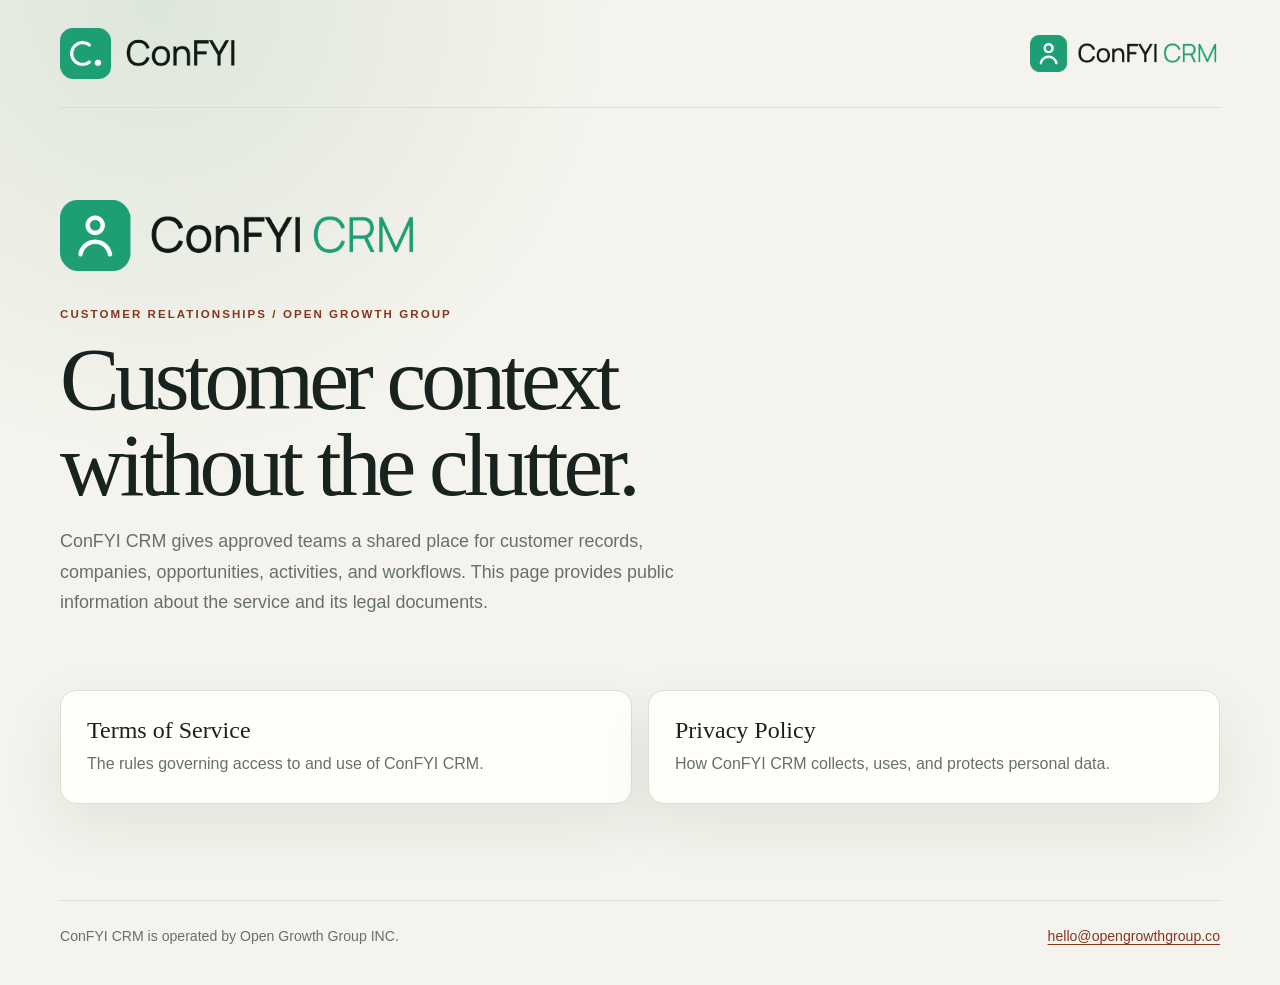
==== con-fyi-crm/index.html @ 083b51dc "feat: add ConFYI CRM legal pages" ====
<!doctype html>
<html lang="en">
  <head>
    <meta charset="utf-8">
    <meta name="viewport" content="width=device-width, initial-scale=1">
    <title>ConFYI CRM — Open Growth Group</title>
    <meta name="description" content="Public information and legal documents for the Open Growth Group ConFYI CRM deployment.">
    <link rel="stylesheet" href="../assets/site.css">
  </head>
  <body>
    <div class="site-shell">
      <header class="site-header">
        <a class="brand-lockup main-lockup" href="/" aria-label="ConFYI home"><img src="../assets/brand/confyi-lockup.png" alt="ConFYI"></a>
        <a class="brand-lockup" href="/con-fyi-crm/" aria-label="ConFYI CRM home"><img src="../assets/brand/confyi-crm-lockup.png" alt="ConFYI CRM"></a>
      </header>
      <main>
        <section class="hero">
          <img class="product-logo" src="../assets/brand/confyi-crm-lockup.png" alt="ConFYI CRM">
          <div class="eyebrow">Customer relationships / Open Growth Group</div>
          <h1>Customer context without the clutter.</h1>
          <p>ConFYI CRM gives approved teams a shared place for customer records, companies, opportunities, activities, and workflows. This page provides public information about the service and its legal documents.</p>
        </section>
        <section class="card-grid" aria-label="ConFYI CRM documents">
          <a class="card" href="/con-fyi-crm/terms-of-service/">
            <h2>Terms of Service</h2>
            <p>The rules governing access to and use of ConFYI CRM.</p>
          </a>
          <a class="card" href="/con-fyi-crm/privacy-policy/">
            <h2>Privacy Policy</h2>
            <p>How ConFYI CRM collects, uses, and protects personal data.</p>
          </a>
        </section>
      </main>
      <footer class="site-footer"><span>ConFYI CRM is operated by Open Growth Group INC.</span><span><a href="mailto:hello@opengrowthgroup.co">hello@opengrowthgroup.co</a></span></footer>
    </div>
  </body>
</html>
---- assets/site.css ----
:root {
  color-scheme: light;
  --ink: #18231f;
  --muted: #65716a;
  --paper: #f5f3ed;
  --card: #fffefa;
  --line: #d9ded7;
  --accent: #bb4c2e;
  --accent-dark: #87351f;
  --sage: #dbe5d8;
  --shadow: 0 22px 60px rgba(24, 35, 31, 0.08);
  font-family: "Avenir Next", Avenir, "Segoe UI", sans-serif;
}

* { box-sizing: border-box; }

html { scroll-behavior: smooth; }

body {
  margin: 0;
  color: var(--ink);
  background:
    radial-gradient(circle at 12% 0%, rgba(219, 229, 216, 0.9), transparent 28rem),
    var(--paper);
  font-size: 16px;
  line-height: 1.7;
}

a { color: var(--accent-dark); text-underline-offset: 0.18em; }
a:hover { color: var(--accent); }

.site-shell { width: min(1160px, calc(100% - 40px)); margin: 0 auto; }

.site-header {
  display: flex;
  align-items: center;
  justify-content: space-between;
  padding: 28px 0;
  border-bottom: 1px solid var(--line);
}

.wordmark { color: var(--ink); text-decoration: none; letter-spacing: 0.16em; font-size: 0.78rem; font-weight: 800; }
.wordmark span { color: var(--accent); }
.brand-lockup { display: inline-flex; align-items: center; max-width: 190px; }
.brand-lockup img { display: block; width: 100%; height: auto; }
.main-lockup { max-width: 180px; }
.eyebrow { color: var(--accent-dark); font-size: 0.72rem; letter-spacing: 0.18em; text-transform: uppercase; font-weight: 800; }

.hero { padding: 92px 0 72px; max-width: 800px; }
.hero h1 { margin: 12px 0 18px; font: 500 clamp(3rem, 7vw, 6.2rem)/0.96 Georgia, "Iowan Old Style", serif; letter-spacing: -0.055em; }
.hero p { max-width: 630px; margin: 0; color: var(--muted); font-size: 1.12rem; }
.product-logo { display: block; width: min(360px, 72vw); height: auto; margin: 0 0 34px; }

.card-grid { display: grid; grid-template-columns: repeat(auto-fit, minmax(240px, 1fr)); gap: 16px; padding-bottom: 96px; }
.card { display: block; padding: 26px; color: var(--ink); background: var(--card); border: 1px solid var(--line); border-radius: 16px; box-shadow: var(--shadow); text-decoration: none; transition: transform 180ms ease, border-color 180ms ease; }
.card:hover { color: var(--ink); border-color: var(--accent); transform: translateY(-3px); }
.card h2 { margin: 0 0 6px; font: 500 1.5rem Georgia, serif; }
.card p { margin: 0; color: var(--muted); }

.legal-layout { display: grid; grid-template-columns: 220px minmax(0, 760px); gap: 72px; align-items: start; padding: 72px 0 110px; }
.legal-nav { position: sticky; top: 24px; }
.legal-nav p { margin: 0 0 12px; font-size: 0.72rem; letter-spacing: 0.16em; text-transform: uppercase; font-weight: 800; color: var(--accent-dark); }
.legal-nav a { display: block; padding: 5px 0; color: var(--muted); font-size: 0.9rem; text-decoration: none; }
.legal-nav a:hover { color: var(--accent-dark); }
.legal-doc { min-width: 0; padding: 54px clamp(24px, 6vw, 72px); background: var(--card); border: 1px solid var(--line); box-shadow: var(--shadow); }
.legal-doc h1 { margin: 0 0 10px; font: 500 clamp(2.6rem, 5vw, 4.6rem)/1 Georgia, serif; letter-spacing: -0.05em; }
.legal-doc .date { margin: 0 0 52px; color: var(--muted); }
.legal-doc h2 { margin: 48px 0 12px; font: 600 1.35rem/1.25 Georgia, serif; letter-spacing: -0.02em; }
.legal-doc h3 { margin: 28px 0 8px; font-size: 1rem; }
.legal-doc p { margin: 0 0 16px; }
.legal-doc ul { margin: 0 0 20px; padding-left: 1.2rem; }
.legal-doc li { margin: 7px 0; padding-left: 4px; }
.legal-doc strong { color: #26332d; }
.legal-doc .contact { padding: 20px 22px; background: var(--sage); border-left: 3px solid var(--accent); }

.site-footer { display: flex; justify-content: space-between; gap: 20px; padding: 24px 0 36px; color: var(--muted); border-top: 1px solid var(--line); font-size: 0.88rem; }

@media (max-width: 760px) {
  .site-shell { width: min(100% - 28px, 680px); }
  .hero { padding: 64px 0 48px; }
  .legal-layout { display: block; padding: 42px 0 70px; }
  .legal-nav { position: static; display: flex; flex-wrap: wrap; gap: 4px 16px; margin-bottom: 26px; }
  .legal-nav p { width: 100%; margin-bottom: 2px; }
  .legal-doc { padding: 32px 22px; }
  .site-footer { display: block; }
  .site-footer span { display: block; margin-top: 4px; }
}

@media print {
  body { background: #fff; }
  .site-header, .legal-nav, .site-footer { display: none; }
  .site-shell { width: 100%; }
  .legal-layout { display: block; padding: 0; }
  .legal-doc { border: 0; box-shadow: none; padding: 0; }
}
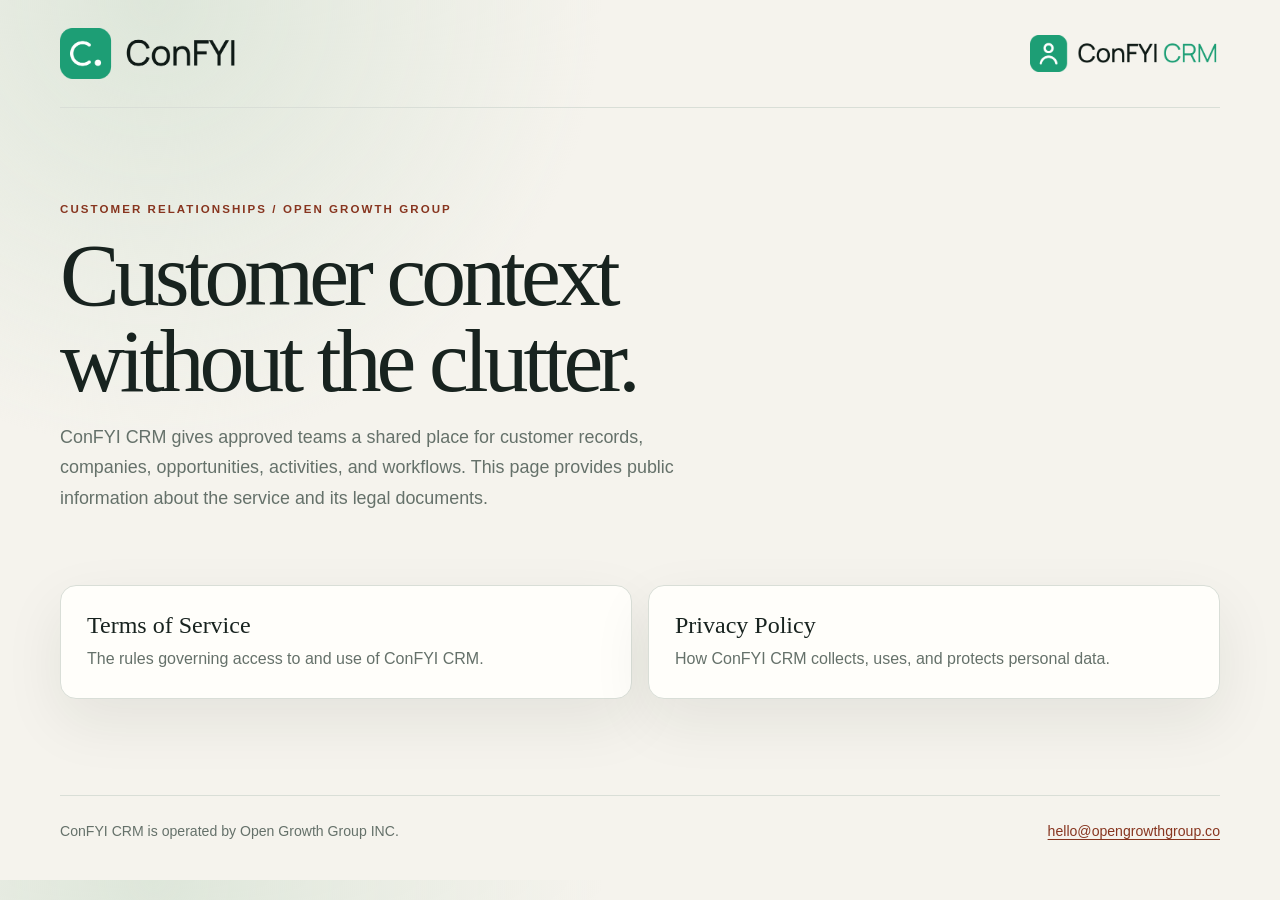
==== commit dc8b309d: "fix: show product logos only in headers" ====
--- a/con-fyi-crm/index.html
+++ b/con-fyi-crm/index.html
@@ -15,7 +15,6 @@
       </header>
       <main>
         <section class="hero">
-          <img class="product-logo" src="../assets/brand/confyi-crm-lockup.png" alt="ConFYI CRM">
           <div class="eyebrow">Customer relationships / Open Growth Group</div>
           <h1>Customer context without the clutter.</h1>
           <p>ConFYI CRM gives approved teams a shared place for customer records, companies, opportunities, activities, and workflows. This page provides public information about the service and its legal documents.</p>
--- a/assets/site.css
+++ b/assets/site.css
@@ -49,7 +49,6 @@
 .hero { padding: 92px 0 72px; max-width: 800px; }
 .hero h1 { margin: 12px 0 18px; font: 500 clamp(3rem, 7vw, 6.2rem)/0.96 Georgia, "Iowan Old Style", serif; letter-spacing: -0.055em; }
 .hero p { max-width: 630px; margin: 0; color: var(--muted); font-size: 1.12rem; }
-.product-logo { display: block; width: min(360px, 72vw); height: auto; margin: 0 0 34px; }
 
 .card-grid { display: grid; grid-template-columns: repeat(auto-fit, minmax(240px, 1fr)); gap: 16px; padding-bottom: 96px; }
 .card { display: block; padding: 26px; color: var(--ink); background: var(--card); border: 1px solid var(--line); border-radius: 16px; box-shadow: var(--shadow); text-decoration: none; transition: transform 180ms ease, border-color 180ms ease; }
